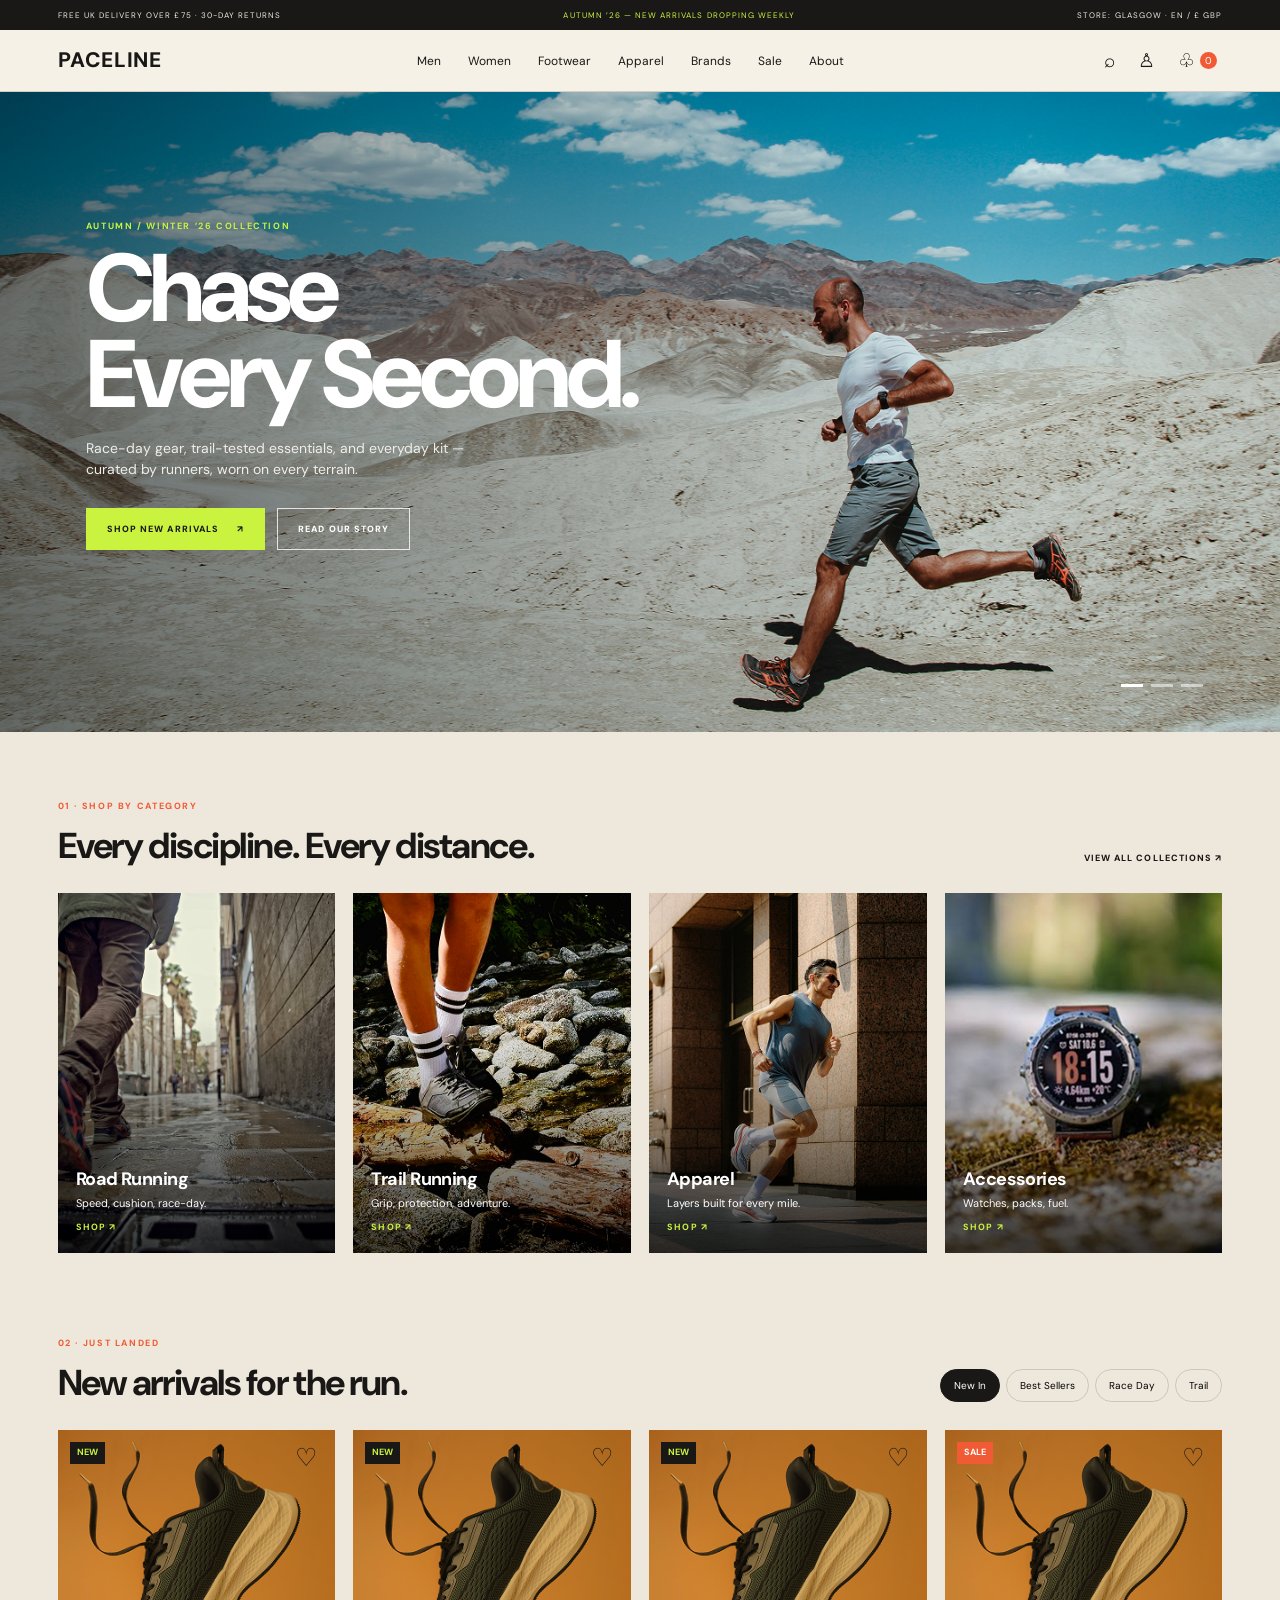
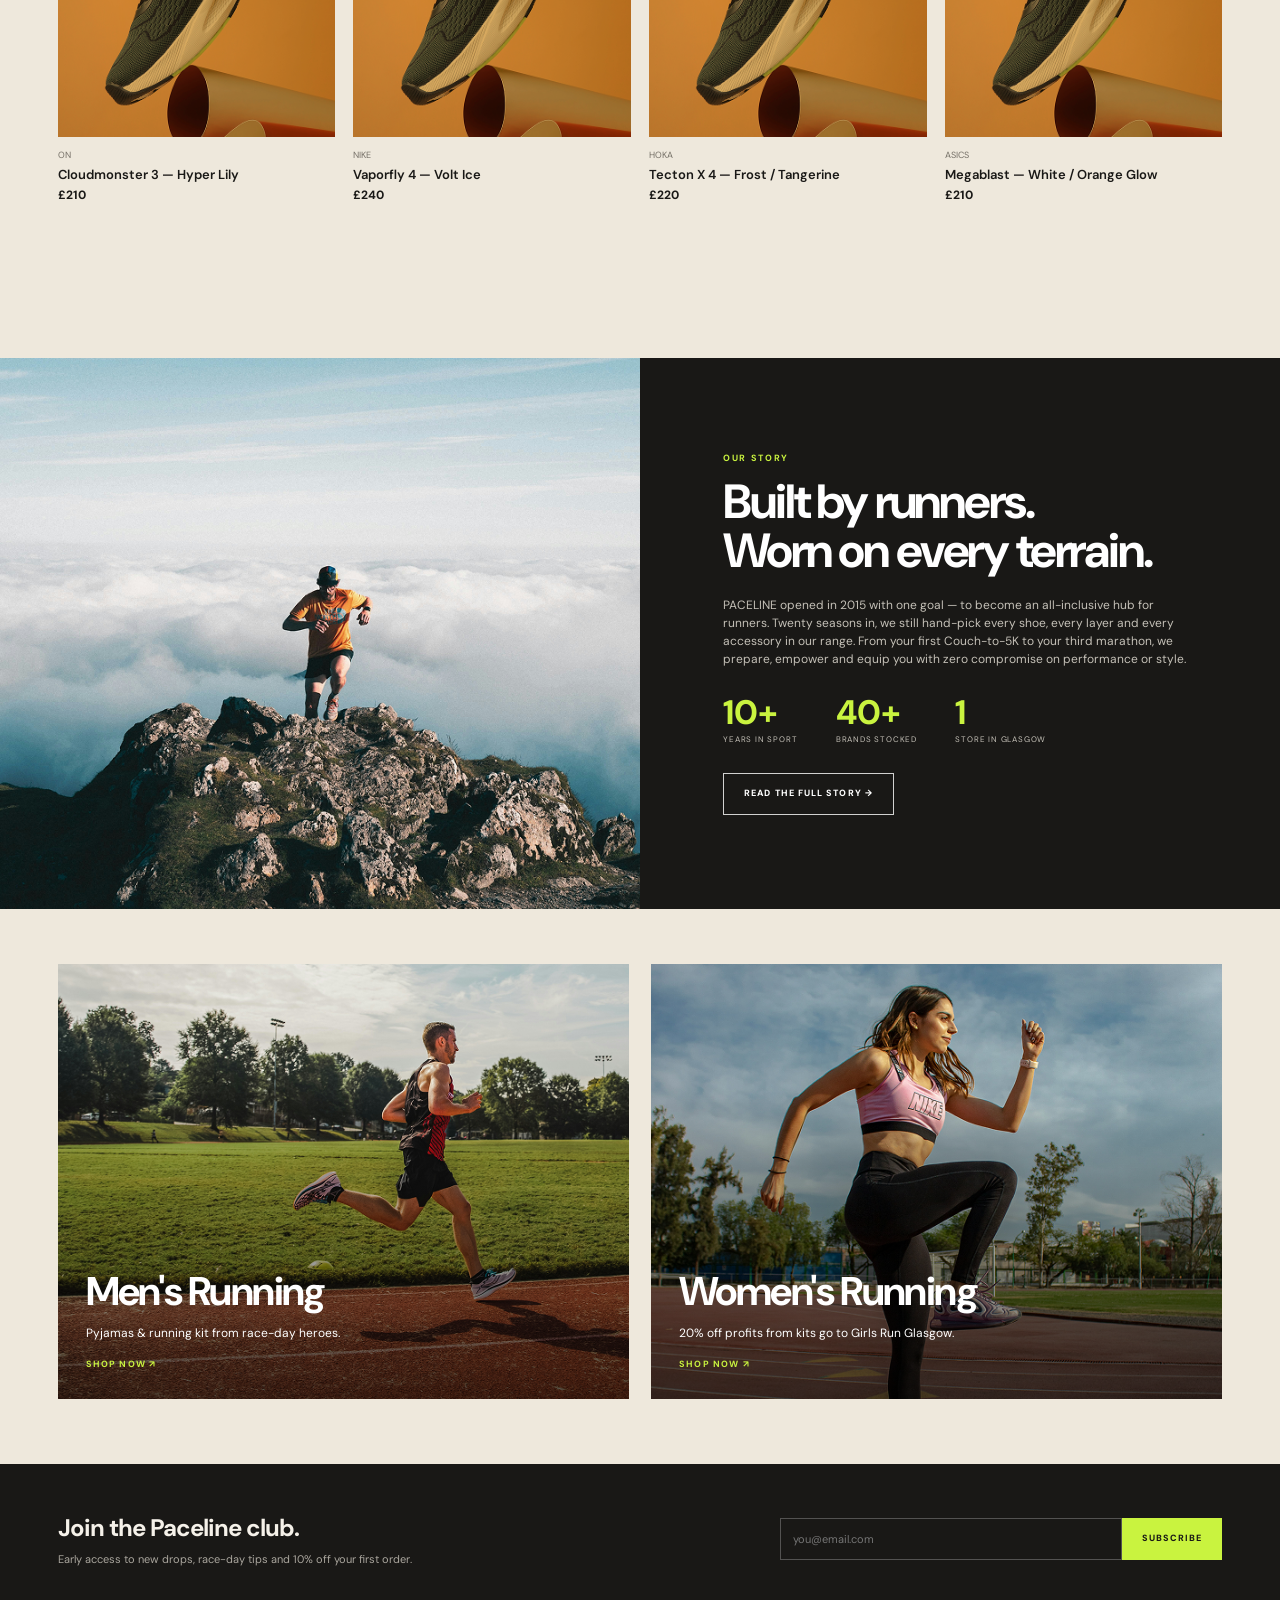
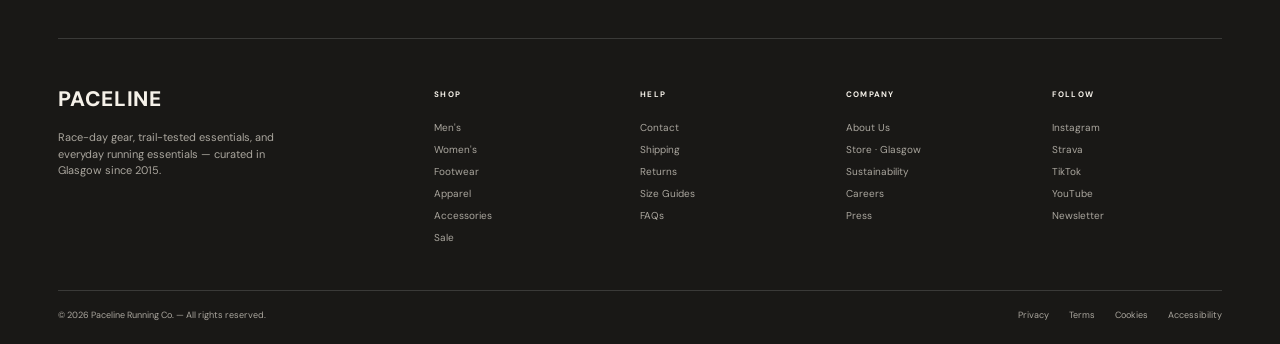
==== index.html @ 15506cc2 "Add files via upload" ====
<!DOCTYPE html>
<html lang="en">
<head>
  <meta charset="UTF-8"><meta name="viewport" content="width=device-width, initial-scale=1.0">
  <meta name="description" content="PaceLine running gear, shoes and everyday essentials for every terrain.">
  <title>PACELINE — Chase Every Second</title><link rel="preconnect" href="https://fonts.googleapis.com"><link rel="preconnect" href="https://fonts.gstatic.com" crossorigin><link href="https://fonts.googleapis.com/css2?family=DM+Sans:wght@400;500;600;700;800&display=swap" rel="stylesheet"><link rel="stylesheet" href="style.css">
</head>
<body>
  <div class="announcement"><span>FREE UK DELIVERY OVER £75 · 30-DAY RETURNS</span><span class="lime-text">AUTUMN ’26 — NEW ARRIVALS DROPPING WEEKLY</span><span>STORE: GLASGOW · EN / £ GBP</span></div>
  <header class="site-header"><a class="logo" href="index.html">PACELINE</a><button class="menu-toggle" aria-label="Toggle navigation" aria-expanded="false">☰</button><nav class="main-nav" aria-label="Main navigation"><a href="#categories">Men</a><a href="#explore">Women</a><a href="#arrivals">Footwear</a><a href="#categories">Apparel</a><a href="#story">Brands</a><a href="#arrivals">Sale</a><a href="about.html">About</a></nav><div class="header-actions"><button class="icon-button" aria-label="Search" id="searchButton">⌕</button><a class="icon-button" href="#newsletter" aria-label="Account">♙</a><button class="icon-button cart-button" aria-label="Shopping bag">♧ <span id="cartCount">0</span></button></div></header>
  <main>
    <section class="hero"><img src="assets/hero.png" alt="Runner crossing a rugged desert landscape"><div class="hero-shade"></div><div class="hero-content"><p class="eyebrow lime-text">AUTUMN / WINTER ’26 COLLECTION</p><h1>Chase<br>Every Second.</h1><p class="hero-copy">Race-day gear, trail-tested essentials, and everyday kit —<br class="desktop-only"> curated by runners, worn on every terrain.</p><div class="button-row"><a class="button button-lime" href="#arrivals">SHOP NEW ARRIVALS <span>↗</span></a><a class="button button-outline" href="about.html">READ OUR STORY</a></div></div><div class="hero-dots" aria-hidden="true"><i></i><i></i><i></i></div></section>
    <section class="section categories-section" id="categories"><div class="section-heading"><div><p class="eyebrow orange-text">01 · SHOP BY CATEGORY</p><h2>Every discipline. Every distance.</h2></div><a class="text-link" href="#arrivals">VIEW ALL COLLECTIONS ↗</a></div><div class="category-grid">
      <a class="category-card" href="#arrivals"><img src="assets/category-road.png" alt="Road running gear"><span class="image-shade"></span><div><h3>Road Running</h3><p>Speed, cushion, race-day.</p><b>SHOP ↗</b></div></a>
      <a class="category-card" href="#arrivals"><img src="assets/category-trail.png" alt="Trail running gear"><span class="image-shade"></span><div><h3>Trail Running</h3><p>Grip, protection, adventure.</p><b>SHOP ↗</b></div></a>
      <a class="category-card" href="#arrivals"><img src="assets/category-apparel.png" alt="Running apparel"><span class="image-shade"></span><div><h3>Apparel</h3><p>Layers built for every mile.</p><b>SHOP ↗</b></div></a>
      <a class="category-card" href="#arrivals"><img src="assets/category-accessories.png" alt="Running watch and accessories"><span class="image-shade"></span><div><h3>Accessories</h3><p>Watches, packs, fuel.</p><b>SHOP ↗</b></div></a>
    </div></section>
    <section class="section arrivals-section" id="arrivals"><div class="section-heading"><div><p class="eyebrow orange-text">02 · JUST LANDED</p><h2>New arrivals for the run.</h2></div><div class="filter-tabs" role="group" aria-label="Filter products"><button class="filter-tab active" data-filter="all">New In</button><button class="filter-tab" data-filter="best">Best Sellers</button><button class="filter-tab" data-filter="race">Race Day</button><button class="filter-tab" data-filter="trail">Trail</button></div></div><div class="product-grid">
      <article class="product-card" data-tags="all best race"><div class="product-image"><img src="assets/product-shoe.png" alt="Cloudmonster running shoe"><span class="product-badge">NEW</span><button class="heart" aria-label="Add Cloudmonster to wishlist">♡</button></div><p class="brand">ON</p><h3>Cloudmonster 3 — Hyper Lily</h3><p class="price">£210</p><button class="quick-add" data-product="Cloudmonster 3">ADD TO BAG +</button></article>
      <article class="product-card" data-tags="all best trail"><div class="product-image"><img src="assets/product-shoe.png" alt="Vaporfly running shoe"><span class="product-badge">NEW</span><button class="heart" aria-label="Add Vaporfly to wishlist">♡</button></div><p class="brand">NIKE</p><h3>Vaporfly 4 — Volt Ice</h3><p class="price">£240</p><button class="quick-add" data-product="Vaporfly 4">ADD TO BAG +</button></article>
      <article class="product-card" data-tags="all race"><div class="product-image"><img src="assets/product-shoe.png" alt="Tecton running shoe"><span class="product-badge">NEW</span><button class="heart" aria-label="Add Tecton to wishlist">♡</button></div><p class="brand">HOKA</p><h3>Tecton X 4 — Frost / Tangerine</h3><p class="price">£220</p><button class="quick-add" data-product="Tecton X 4">ADD TO BAG +</button></article>
      <article class="product-card" data-tags="all best trail"><div class="product-image"><img src="assets/product-shoe.png" alt="Megablast running shoe"><span class="product-badge sale-badge">SALE</span><button class="heart" aria-label="Add Megablast to wishlist">♡</button></div><p class="brand">ASICS</p><h3>Megablast — White / Orange Glow</h3><p class="price">£210</p><button class="quick-add" data-product="Megablast">ADD TO BAG +</button></article>
    </div><p class="interaction-message" id="shopMessage" aria-live="polite"></p></section>
    <section class="story-split" id="story"><div class="story-image"><img src="assets/story-runner.png" alt="Runner reaching a mountain summit"></div><div class="story-panel"><p class="eyebrow lime-text">OUR STORY</p><h2>Built by runners.<br>Worn on every terrain.</h2><p>PACELINE opened in 2015 with one goal — to become an all-inclusive hub for runners. Twenty seasons in, we still hand-pick every shoe, every layer and every accessory in our range. From your first Couch-to-5K to your third marathon, we prepare, empower and equip you with zero compromise on performance or style.</p><div class="stats"><div><strong>10+</strong><span>YEARS IN SPORT</span></div><div><strong>40+</strong><span>BRANDS STOCKED</span></div><div><strong>1</strong><span>STORE IN GLASGOW</span></div></div><a class="button button-outline" href="about.html">READ THE FULL STORY →</a></div></section>
    <section class="section explore-section" id="explore"><div class="explore-grid"><a class="explore-card" href="#arrivals"><img src="assets/mens-running.png" alt="Man running on a track"><span class="image-shade"></span><div><h2>Men's Running</h2><p>Pyjamas & running kit from race-day heroes.</p><b>SHOP NOW ↗</b></div></a><a class="explore-card" href="#arrivals"><img src="assets/womens-running.png" alt="Woman running on a track"><span class="image-shade"></span><div><h2>Women's Running</h2><p>20% off profits from kits go to Girls Run Glasgow.</p><b>SHOP NOW ↗</b></div></a></div></section>
  </main>
  <footer class="site-footer"><section class="newsletter" id="newsletter"><div><h2>Join the Paceline club.</h2><p>Early access to new drops, race-day tips and 10% off your first order.</p></div><form class="newsletter-form"><label class="sr-only" for="emailHome">Email address</label><input id="emailHome" type="email" placeholder="you@email.com" required><button class="button button-lime" type="submit">SUBSCRIBE</button></form><p class="form-message" aria-live="polite"></p></section><div class="footer-columns"><div class="footer-brand"><a class="logo" href="index.html">PACELINE</a><p>Race-day gear, trail-tested essentials, and everyday running essentials — curated in Glasgow since 2015.</p></div><div><h3>SHOP</h3><a href="#categories">Men's</a><a href="#categories">Women's</a><a href="#arrivals">Footwear</a><a href="#categories">Apparel</a><a href="#categories">Accessories</a><a href="#arrivals">Sale</a></div><div><h3>HELP</h3><a href="#newsletter">Contact</a><a href="#newsletter">Shipping</a><a href="#newsletter">Returns</a><a href="#newsletter">Size Guides</a><a href="#newsletter">FAQs</a></div><div><h3>COMPANY</h3><a href="about.html">About Us</a><a href="about.html">Store · Glasgow</a><a href="about.html">Sustainability</a><a href="about.html">Careers</a><a href="about.html">Press</a></div><div><h3>FOLLOW</h3><a href="#newsletter">Instagram</a><a href="#newsletter">Strava</a><a href="#newsletter">TikTok</a><a href="#newsletter">YouTube</a><a href="#newsletter">Newsletter</a></div></div><div class="footer-bottom"><span>© 2026 Paceline Running Co. — All rights reserved.</span><div><a href="#newsletter">Privacy</a><a href="#newsletter">Terms</a><a href="#newsletter">Cookies</a><a href="#newsletter">Accessibility</a></div></div></footer>
  <script src="script.js"></script>
</body></html>
---- style.css ----
/* PACELINE — responsive storefront styles */
:root{--cream:#eee8dc;--paper:#f6f1e7;--ink:#191816;--lime:#c9f33f;--orange:#f05a35;--amber:#e6a24e;--muted:#746f66;--line:rgba(25,24,22,.16);--font:'DM Sans',Arial,sans-serif}*{box-sizing:border-box}html{scroll-behavior:smooth;scroll-padding-top:90px}body{margin:0;background:var(--cream);color:var(--ink);font-family:var(--font);font-size:14px;line-height:1.5}img{display:block;max-width:100%}a{color:inherit;text-decoration:none}button,input{font:inherit}button{cursor:pointer}.announcement{height:30px;background:var(--ink);color:#eee9df;display:flex;align-items:center;justify-content:space-between;gap:14px;padding:0 4.5%;font-size:8px;letter-spacing:.13em}.lime-text{color:var(--lime)}.orange-text{color:var(--orange)}.amber-text{color:var(--amber)}.site-header{height:62px;background:var(--paper);display:flex;align-items:center;justify-content:space-between;padding:0 4.5%;gap:28px;border-bottom:1px solid var(--line);position:sticky;top:0;z-index:20}.logo{font-weight:800;font-size:21px;letter-spacing:.03em;white-space:nowrap}.main-nav{display:flex;align-items:center;justify-content:center;gap:clamp(12px,2.1vw,32px);flex:1}.main-nav a{font-size:12px;transition:opacity .2s}.main-nav a:hover,.main-nav .current-link{opacity:.6}.header-actions{display:flex;align-items:center;gap:13px}.icon-button{background:none;border:0;padding:5px;font-size:19px;line-height:1}.cart-button{display:flex;align-items:center;gap:5px}.cart-button span{background:var(--orange);color:#fff;border-radius:50%;width:17px;height:17px;display:grid;place-items:center;font-size:10px}.menu-toggle{display:none;border:0;background:none;font-size:24px}.hero{height:min(50vw,680px);min-height:440px;position:relative;overflow:hidden;background:#42626a;color:white}.hero>img{width:100%;height:100%;object-fit:cover;object-position:center 56%}.hero-shade,.image-shade{position:absolute;inset:0;background:linear-gradient(90deg,rgba(0,0,0,.48),rgba(0,0,0,.05) 78%)}.hero-content{position:absolute;top:20%;left:6.7%;max-width:670px}.eyebrow{font-size:9px;font-weight:700;letter-spacing:.18em;margin:0 0 12px}.hero h1{font-size:clamp(52px,7.5vw,104px);line-height:.9;letter-spacing:-.055em;margin:0 0 20px;font-weight:800}.hero-copy{font-size:14px;max-width:430px;color:#f0eee9}.button-row{display:flex;align-items:center;gap:12px;flex-wrap:wrap;margin-top:28px}.button{display:inline-flex;align-items:center;justify-content:center;gap:18px;padding:13px 20px;font-size:9px;font-weight:800;letter-spacing:.12em;border:1px solid transparent;min-height:42px;transition:transform .2s,background .2s}.button:hover{transform:translateY(-2px)}.button-lime{background:var(--lime);color:var(--ink)}.button-outline{border-color:rgba(255,255,255,.8);color:white;background:transparent}.button-dark{background:var(--ink);color:white}.button-light-outline{border-color:var(--ink);color:var(--ink)}.hero-dots{position:absolute;right:6%;bottom:7%;display:flex;gap:8px}.hero-dots i{height:3px;width:22px;background:#ffffff80}.hero-dots i:first-child{background:white}.section{padding:68px 4.5%}.section-heading{display:flex;align-items:flex-end;justify-content:space-between;gap:20px;margin-bottom:28px}.section-heading h2,.values-section>h2,.timeline-section>h2,.founders-section>h2{font-size:clamp(24px,3vw,36px);line-height:1.1;letter-spacing:-.04em;margin:0}.text-link{font-size:9px;font-weight:800;letter-spacing:.12em;white-space:nowrap}.category-grid{display:grid;grid-template-columns:repeat(4,minmax(0,1fr));gap:18px}.category-card{position:relative;height:clamp(220px,29vw,360px);overflow:hidden;color:white;background:#333}.category-card>img,.explore-card>img{width:100%;height:100%;object-fit:cover;transition:transform .5s}.category-card:hover>img,.explore-card:hover>img{transform:scale(1.04)}.category-card .image-shade{background:linear-gradient(0deg,rgba(0,0,0,.72),transparent 65%)}.category-card>div{position:absolute;left:18px;right:12px;bottom:17px}.category-card h3{font-size:18px;margin:0 0 2px;letter-spacing:-.03em}.category-card p{font-size:11px;margin:0 0 4px}.category-card b,.explore-card b{font-size:9px;color:var(--lime);letter-spacing:.13em}.arrivals-section{padding-top:16px}.filter-tabs{display:flex;gap:6px;flex-wrap:wrap}.filter-tab{border:1px solid var(--line);border-radius:30px;background:transparent;padding:8px 13px;font-size:10px}.filter-tab.active,.filter-tab:hover{background:var(--ink);color:white;border-color:var(--ink)}.product-grid{display:grid;grid-template-columns:repeat(4,minmax(0,1fr));gap:18px}.product-card{min-width:0;position:relative}.product-card[hidden]{display:none}.product-image{height:clamp(180px,24vw,320px);position:relative;overflow:hidden;background:#d9aa5f}.product-image img{height:100%;width:100%;object-fit:cover;mix-blend-mode:multiply;transition:transform .35s}.product-card:hover .product-image img{transform:scale(1.035)}.product-badge{position:absolute;left:12px;top:12px;background:var(--ink);color:var(--lime);font-size:9px;padding:4px 7px;font-weight:700}.sale-badge{background:var(--orange);color:white}.heart{position:absolute;right:12px;top:8px;border:0;background:transparent;font-size:25px;color:var(--ink)}.heart.saved{color:var(--orange)}.brand{font-size:9px;color:var(--muted);margin:12px 0 2px}.product-card h3{font-size:13px;margin:0 0 2px;font-weight:600}.price{font-size:12px;font-weight:700;margin:0}.quick-add{margin-top:10px;width:100%;border:1px solid var(--ink);background:transparent;padding:9px;font-size:9px;font-weight:700;letter-spacing:.12em;opacity:0;transition:opacity .2s}.product-card:hover .quick-add,.quick-add:focus{opacity:1}.interaction-message{min-height:18px;font-size:12px;color:var(--muted)}.story-split{display:grid;grid-template-columns:1fr 1fr;background:var(--ink);color:white}.story-image{min-height:440px}.story-image img{height:100%;width:100%;object-fit:cover}.story-panel{padding:clamp(45px,7vw,100px) clamp(35px,6.5vw,90px);align-self:center}.story-panel h2{font-size:clamp(30px,4vw,48px);line-height:1.02;letter-spacing:-.045em;margin:0 0 20px}.story-panel>p:not(.eyebrow){font-size:12px;color:#c4c0b7;max-width:500px}.stats{display:flex;gap:clamp(16px,3vw,42px);margin:28px 0}.stats div{display:flex;flex-direction:column;gap:3px}.stats strong{font-size:34px;line-height:1;color:var(--lime)}.stats span{font-size:8px;letter-spacing:.1em;color:#c4c0b7}.explore-section{padding-top:55px;padding-bottom:65px}.explore-grid{display:grid;grid-template-columns:1fr 1fr;gap:22px}.explore-card{height:clamp(260px,34vw,440px);position:relative;overflow:hidden;color:white;background:#555}.explore-card .image-shade{background:linear-gradient(0deg,rgba(0,0,0,.65),transparent 70%)}.explore-card>div{position:absolute;left:28px;bottom:26px}.explore-card h2{font-size:clamp(25px,3.4vw,40px);letter-spacing:-.04em;margin:0 0 3px}.explore-card p{font-size:12px;margin:0 0 10px}.site-footer{background:var(--ink);color:#f5f1e9;padding:0 4.5%}.newsletter{padding:46px 0 50px;border-bottom:1px solid #ffffff25;display:grid;grid-template-columns:1fr minmax(280px,38%);align-items:center;gap:20px}.newsletter h2{font-size:24px;letter-spacing:-.04em;margin:0 0 5px}.newsletter p{font-size:11px;color:#aaa69e;margin:0}.newsletter-form{display:flex;min-width:0}.newsletter-form input{background:transparent;border:1px solid #ffffff40;color:white;min-width:0;flex:1;padding:12px;font-size:11px}.newsletter-form .button{border:0;white-space:nowrap}.form-message{grid-column:1/-1;color:var(--lime)!important;min-height:0}.footer-columns{padding:45px 0;display:grid;grid-template-columns:2fr repeat(4,1fr);gap:35px}.footer-brand p{font-size:11px;color:#aaa69e;max-width:220px;margin-top:14px}.footer-columns h3{font-size:8px;letter-spacing:.16em;margin:4px 0 13px}.footer-columns>div:not(:first-child){display:flex;flex-direction:column;align-items:flex-start;gap:7px}.footer-columns>div>a:not(.logo){font-size:10px;color:#aaa69e}.footer-columns a:hover,.footer-bottom a:hover{color:var(--lime)}.footer-bottom{border-top:1px solid #ffffff25;padding:18px 0 22px;display:flex;justify-content:space-between;gap:20px;color:#aaa69e;font-size:9px}.footer-bottom>div{display:flex;gap:20px}.about-intro{text-align:center;padding:55px 4.5% 60px}.breadcrumb{font-size:9px;letter-spacing:.16em;color:var(--muted);margin:0 0 32px}.about-intro h1{font-size:clamp(55px,8vw,100px);line-height:.95;letter-spacing:-.065em;margin:0 0 24px;font-weight:800}.about-intro>p:not(.breadcrumb){max-width:600px;margin:0 auto 22px;font-size:13px;color:#555149}.about-banner{width:100%;height:clamp(210px,30vw,400px);object-fit:cover;margin-top:18px}.about-mission{padding:50px 4.5% 80px;display:grid;grid-template-columns:1fr 1fr;gap:10%;align-items:start}.about-mission h2{font-size:clamp(32px,4vw,50px);line-height:1;letter-spacing:-.05em;margin:0}.mission-copy{max-width:520px;font-size:12px;color:#5c574f}.mission-copy p{margin-top:0;margin-bottom:14px}.signature{font-weight:700;color:var(--ink);padding-top:18px}.values-section{padding:55px 4.5% 70px;background:var(--paper)}.values-section>h2,.timeline-section>h2,.founders-section>h2{font-size:clamp(25px,3.2vw,38px);margin-bottom:28px}.values-grid{display:grid;grid-template-columns:repeat(3,1fr);gap:18px}.values-grid article{background:white;padding:26px;min-height:190px}.value-number{font-size:42px;line-height:1;letter-spacing:-.04em}.values-grid h3{font-size:15px;margin:10px 0}.values-grid p,.timeline-grid p{font-size:11px;color:#6e695f;margin:0}.timeline-section{padding:60px 4.5% 80px}.timeline-grid{display:grid;grid-template-columns:repeat(4,1fr);gap:22px}.timeline-grid article{border-top:1px solid var(--line);padding-top:15px}.timeline-grid strong{font-size:30px;color:var(--orange);letter-spacing:-.04em}.timeline-grid h3{font-size:13px;margin:3px 0 8px}.visit-section{display:grid;grid-template-columns:1fr 1fr;min-height:360px;background:var(--ink);color:white}.visit-panel{padding:70px 12%;display:flex;flex-direction:column;align-items:flex-start;justify-content:center}.visit-panel h2{font-size:clamp(36px,4.5vw,58px);line-height:.98;letter-spacing:-.05em;margin:0 0 15px}.visit-panel>p:not(.eyebrow){font-size:12px;color:#c4c0b7}.visit-panel .button{margin-top:16px}.visit-section>img{height:100%;width:100%;object-fit:cover;min-height:360px}.founders-section{padding:55px 4.5% 70px}.founder-grid{display:grid;grid-template-columns:1fr 1fr;gap:20px}.founder-card{background:white}.founder-card>img{height:clamp(220px,30vw,390px);width:100%;object-fit:cover}.founder-info{padding:20px 22px 25px;position:relative}.tag{display:inline-block;background:var(--lime);font-size:9px;font-weight:700;padding:5px 8px;margin-top:-34px;position:relative}.founder-info h3{font-size:16px;margin:10px 0 0}.founder-info .role{color:var(--orange);font-size:10px;margin:0 0 10px}.founder-info>p:last-child{font-size:11px;color:#69645b;margin:0;max-width:550px}.about-cta{text-align:center;background:var(--lime);padding:55px 20px 65px}.about-cta .eyebrow{font-size:9px}.about-cta h2{font-size:clamp(36px,5.4vw,64px);line-height:.95;letter-spacing:-.055em;margin:0}.about-cta .button-row{justify-content:center;margin-top:25px}.sr-only{position:absolute;width:1px;height:1px;padding:0;margin:-1px;overflow:hidden;clip:rect(0,0,0,0);white-space:nowrap;border:0}
@media(max-width:900px){.announcement{font-size:7px}.site-header{gap:14px}.main-nav{gap:12px}.main-nav a{font-size:10px}.category-grid,.product-grid{gap:12px}.category-card>div{left:12px}.category-card h3{font-size:15px}.story-panel{padding:40px 35px}.footer-columns{gap:20px;grid-template-columns:1.6fr repeat(4,1fr)}}
@media(max-width:680px){.announcement{height:27px;justify-content:center}.announcement span:first-child,.announcement span:last-child{display:none}.site-header{height:60px;padding:0 5%;justify-content:space-between}.logo{font-size:20px}.menu-toggle{display:block;margin-left:auto}.main-nav{display:none;position:absolute;top:60px;left:0;right:0;background:var(--paper);padding:18px 5% 24px;box-shadow:0 12px 15px #00000012;flex-direction:column;align-items:flex-start;gap:18px}.main-nav.open{display:flex}.main-nav a{font-size:14px}.header-actions{gap:8px}.hero{min-height:500px;height:78vh;max-height:650px}.hero>img{object-position:60% center}.hero-shade{background:linear-gradient(90deg,rgba(0,0,0,.58),rgba(0,0,0,.1))}.hero-content{left:6%;right:5%;top:21%}.hero h1{font-size:clamp(50px,12vw,76px)}.hero-copy{font-size:12px}.desktop-only{display:none}.button{padding:12px 13px;font-size:8px}.section{padding:48px 5%}.section-heading{align-items:flex-start;flex-direction:column;margin-bottom:20px}.section-heading h2{font-size:27px}.text-link{align-self:flex-end}.category-grid{grid-template-columns:repeat(2,minmax(0,1fr));gap:10px}.category-card{height:250px}.category-card h3{font-size:17px}.category-card p{font-size:10px}.arrivals-section{padding-top:8px}.filter-tabs{width:100%;gap:5px}.filter-tab{padding:7px 10px;font-size:9px}.product-grid{grid-template-columns:repeat(2,minmax(0,1fr));gap:24px 12px}.product-image{height:clamp(165px,47vw,270px)}.product-card h3{font-size:12px}.quick-add{opacity:1;padding:8px}.story-split{grid-template-columns:1fr}.story-image{min-height:270px;height:62vw}.story-panel{padding:42px 6%}.story-panel h2{font-size:36px}.stats{gap:28px}.stats strong{font-size:29px}.explore-grid{grid-template-columns:1fr;gap:14px}.explore-card{height:310px}.explore-card>div{left:20px;bottom:20px}.newsletter{grid-template-columns:1fr;padding:35px 0;gap:16px}.newsletter h2{font-size:22px}.footer-columns{grid-template-columns:repeat(2,1fr);gap:30px 22px;padding:35px 0}.footer-brand{grid-column:1/-1}.footer-bottom{flex-direction:column;gap:12px}.footer-bottom>div{flex-wrap:wrap;gap:15px}.about-intro{padding:42px 5% 45px}.about-intro h1{font-size:58px}.about-intro>p:not(.breadcrumb){font-size:12px}.about-banner{height:240px}.about-mission{grid-template-columns:1fr;gap:24px;padding:42px 5% 55px}.about-mission h2{font-size:40px}.values-section,.timeline-section,.founders-section{padding:45px 5% 55px}.values-grid{grid-template-columns:1fr;gap:10px}.values-grid article{min-height:auto;padding:22px}.value-number{font-size:36px}.timeline-grid{grid-template-columns:repeat(2,1fr);gap:24px 16px}.timeline-grid strong{font-size:27px}.visit-section{grid-template-columns:1fr}.visit-panel{padding:45px 7%}.visit-section>img{min-height:250px;height:65vw}.founder-grid{grid-template-columns:1fr}.founder-card>img{height:280px}.about-cta{padding:45px 15px 50px}.about-cta h2{font-size:39px}}
@media(prefers-reduced-motion:reduce){html{scroll-behavior:auto}*,*::before,*::after{transition:none!important;animation:none!important}}
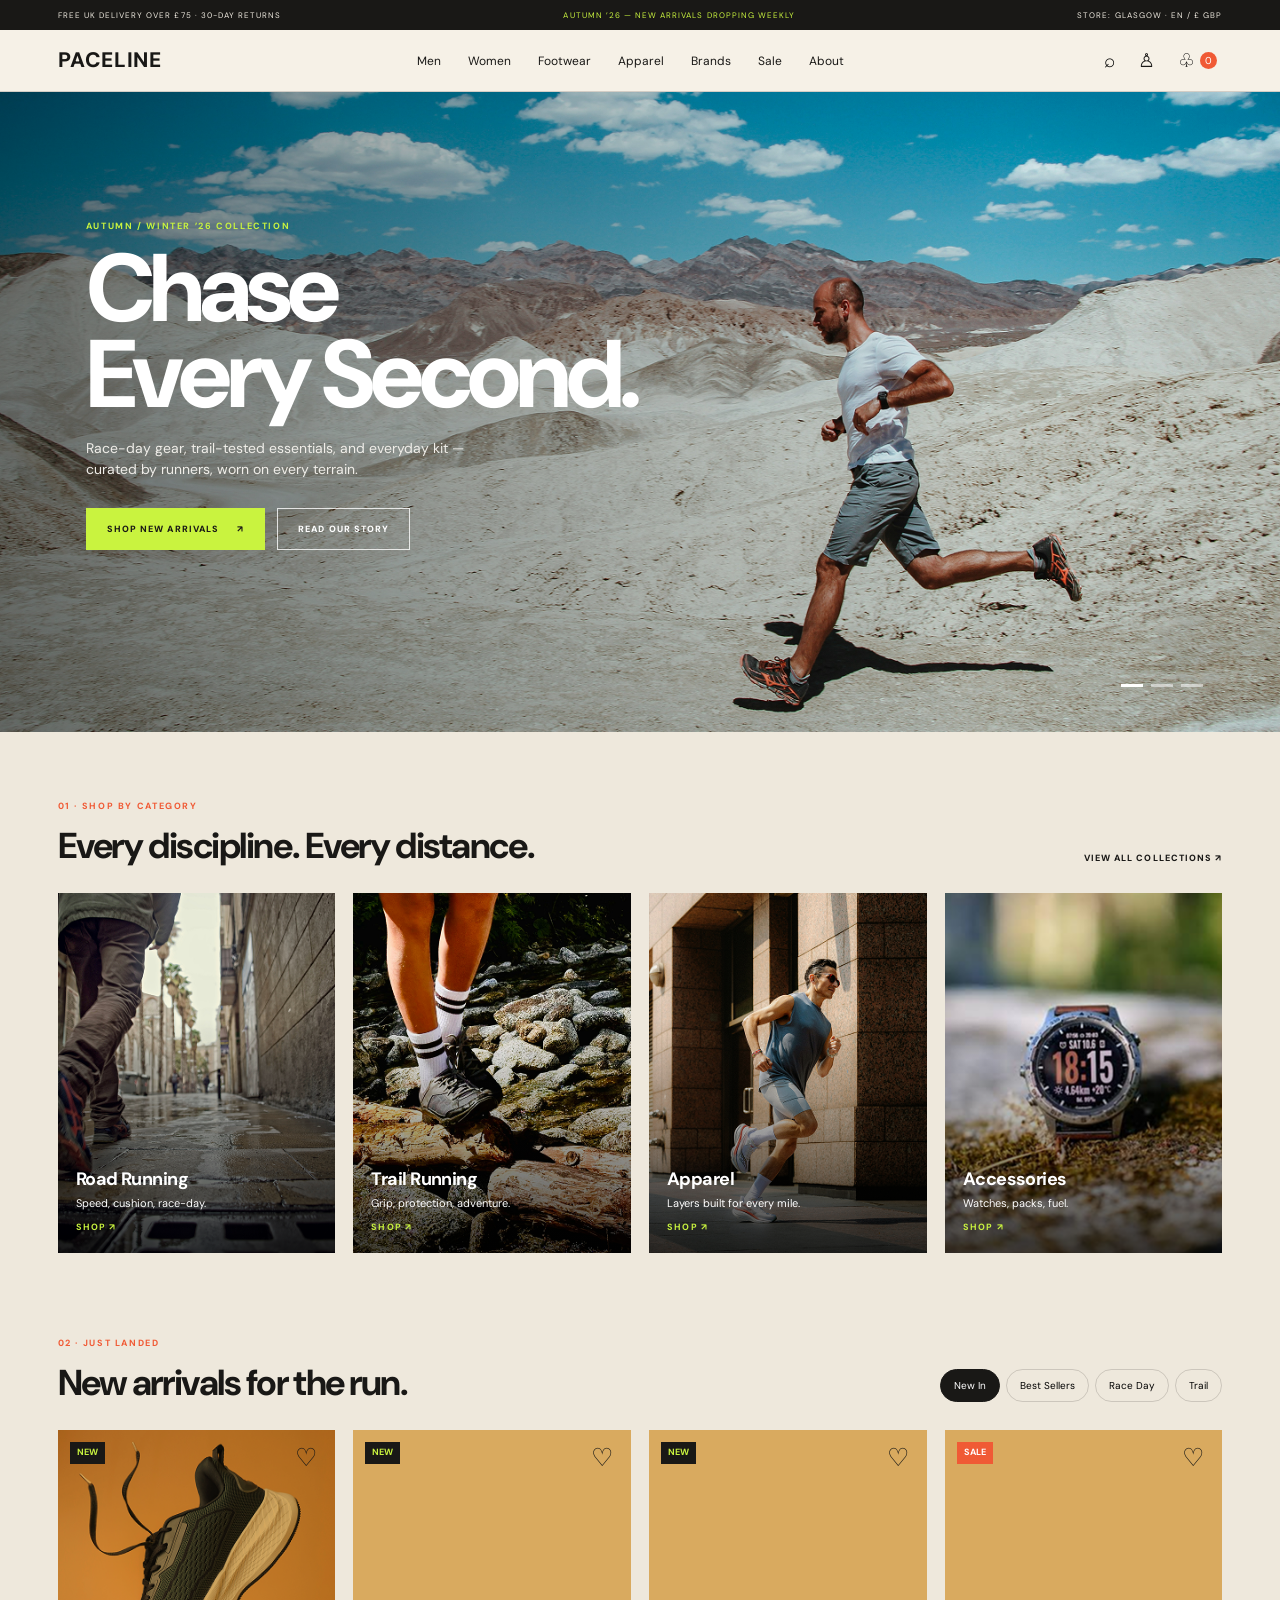
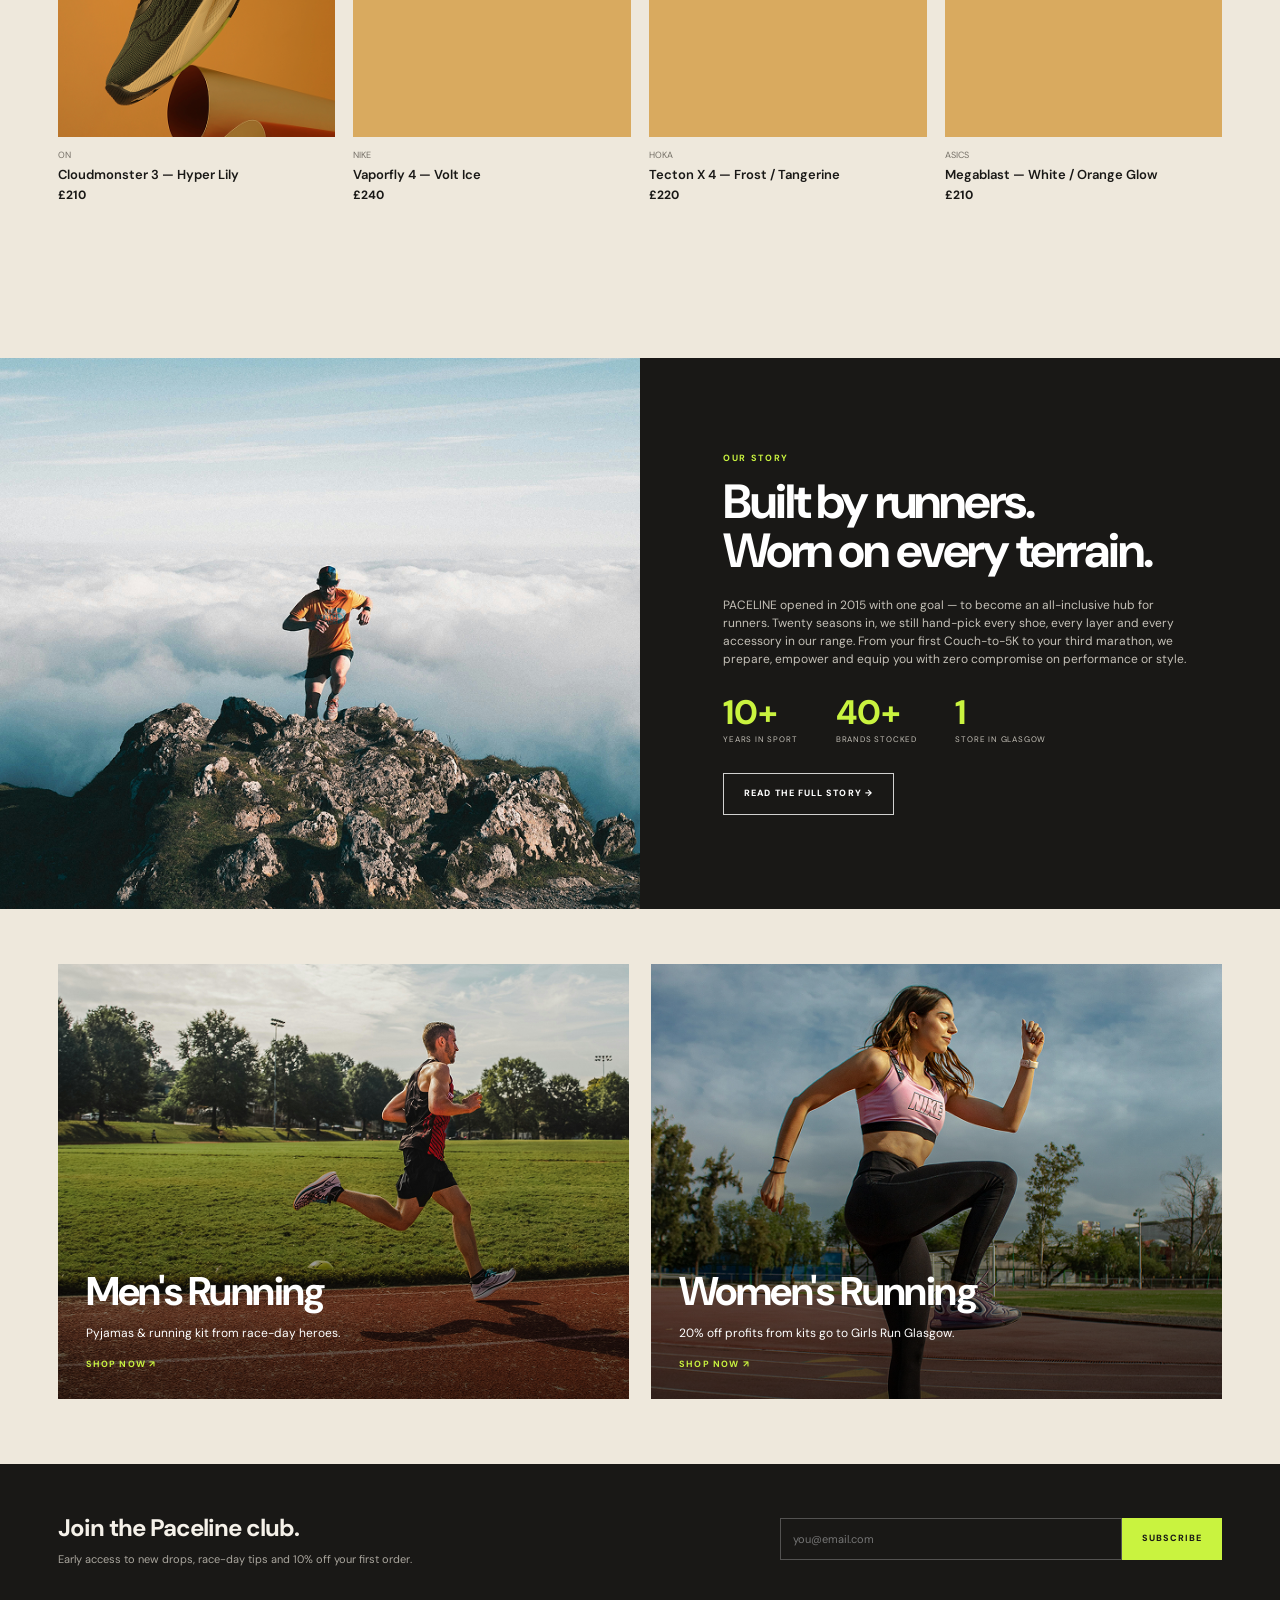
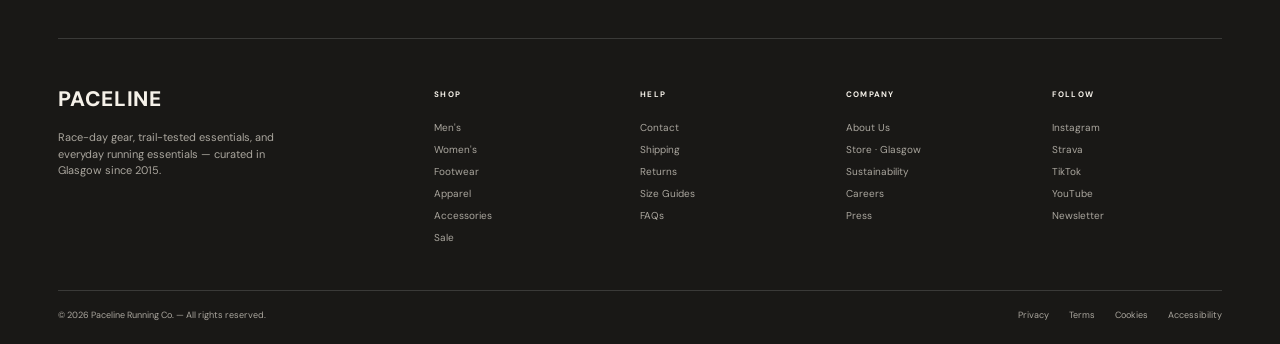
==== commit a7cafdf7: "Update index.html" ====
--- a/index.html
+++ b/index.html
@@ -3,7 +3,7 @@
 <head>
   <meta charset="UTF-8"><meta name="viewport" content="width=device-width, initial-scale=1.0">
   <meta name="description" content="PaceLine running gear, shoes and everyday essentials for every terrain.">
-  <title>PACELINE — Chase Every Second</title><link rel="preconnect" href="https://fonts.googleapis.com"><link rel="preconnect" href="https://fonts.gstatic.com" crossorigin><link href="https://fonts.googleapis.com/css2?family=DM+Sans:wght@400;500;600;700;800&display=swap" rel="stylesheet"><link rel="stylesheet" href="style.css">
+  <title>PACELINE — Chase Every Second</title><link rel="icon" type="image/png" href="assets/favicon.png"><link rel="preconnect" href="https://fonts.googleapis.com"><link rel="preconnect" href="https://fonts.gstatic.com" crossorigin><link href="https://fonts.googleapis.com/css2?family=DM+Sans:wght@400;500;600;700;800&display=swap" rel="stylesheet"><link rel="stylesheet" href="style.css">
 </head>
 <body>
   <div class="announcement"><span>FREE UK DELIVERY OVER £75 · 30-DAY RETURNS</span><span class="lime-text">AUTUMN ’26 — NEW ARRIVALS DROPPING WEEKLY</span><span>STORE: GLASGOW · EN / £ GBP</span></div>
@@ -27,4 +27,4 @@
   </main>
   <footer class="site-footer"><section class="newsletter" id="newsletter"><div><h2>Join the Paceline club.</h2><p>Early access to new drops, race-day tips and 10% off your first order.</p></div><form class="newsletter-form"><label class="sr-only" for="emailHome">Email address</label><input id="emailHome" type="email" placeholder="you@email.com" required><button class="button button-lime" type="submit">SUBSCRIBE</button></form><p class="form-message" aria-live="polite"></p></section><div class="footer-columns"><div class="footer-brand"><a class="logo" href="index.html">PACELINE</a><p>Race-day gear, trail-tested essentials, and everyday running essentials — curated in Glasgow since 2015.</p></div><div><h3>SHOP</h3><a href="#categories">Men's</a><a href="#categories">Women's</a><a href="#arrivals">Footwear</a><a href="#categories">Apparel</a><a href="#categories">Accessories</a><a href="#arrivals">Sale</a></div><div><h3>HELP</h3><a href="#newsletter">Contact</a><a href="#newsletter">Shipping</a><a href="#newsletter">Returns</a><a href="#newsletter">Size Guides</a><a href="#newsletter">FAQs</a></div><div><h3>COMPANY</h3><a href="about.html">About Us</a><a href="about.html">Store · Glasgow</a><a href="about.html">Sustainability</a><a href="about.html">Careers</a><a href="about.html">Press</a></div><div><h3>FOLLOW</h3><a href="#newsletter">Instagram</a><a href="#newsletter">Strava</a><a href="#newsletter">TikTok</a><a href="#newsletter">YouTube</a><a href="#newsletter">Newsletter</a></div></div><div class="footer-bottom"><span>© 2026 Paceline Running Co. — All rights reserved.</span><div><a href="#newsletter">Privacy</a><a href="#newsletter">Terms</a><a href="#newsletter">Cookies</a><a href="#newsletter">Accessibility</a></div></div></footer>
   <script src="script.js"></script>
-</body></html>+</body></html>
